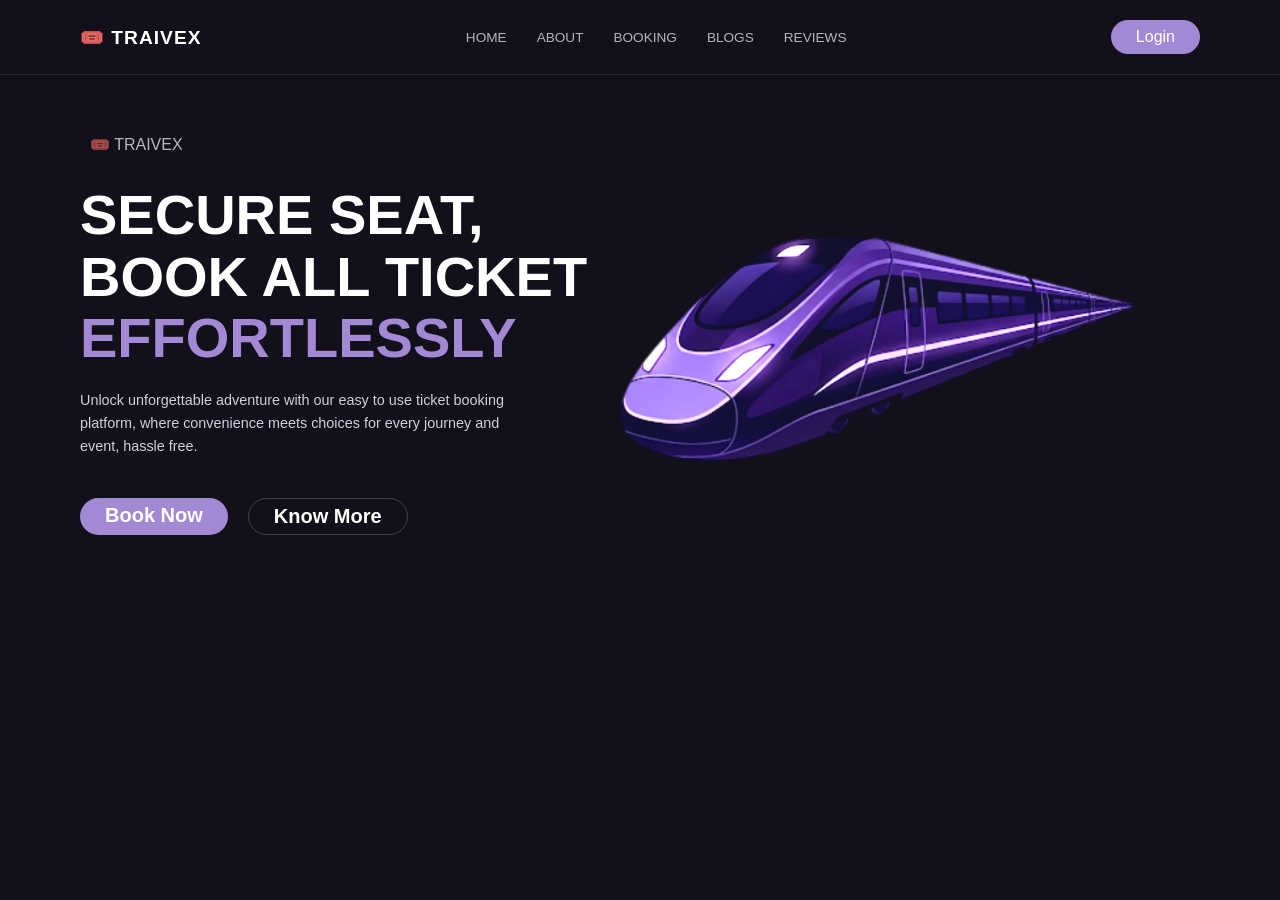
==== index.html @ 66f265de "new changes" ====
<!DOCTYPE html>
<html lang="en">
<head>
    <meta charset="UTF-8">
    <meta name="viewport" content="width=device-width, initial-scale=1.0">
    <title>Book Seat - Effortless Ticketing</title>
    <link rel="stylesheet" href="style.css">
</head>
<body>

    <header>
        <nav class="navbar">
            <div class="logo">
                <span class="icon">🎟️</span> TRAIVEX
            </div>
            <ul class="nav-links">
                <li><a href="index.html">HOME</a></li>
                <li><a href="about.html">ABOUT</a></li>
                <li><a href="2nd.html">BOOKING</a></li> 
                <li><a href="blog.html">BLOGS</a></li>
                <li><a href="review.html">REVIEWS</a></li> 
            </ul>
            <a href="login.html" class="more-btn" style="text-decoration: none; display: inline-block; text-align: center;">Login</a>
        </nav>
    </header>

    <main class="hero">
        <div class="hero-content">
            <div class="hero-logo-small">
                <span class="number"></span>
                <span class="small-brand">🎟️ TRAIVEX</span>
            </div>
            
            <h1>SECURE SEAT,<br>BOOK ALL TICKET <br><span class="accent-text">EFFORTLESSLY</span></h1>
            
            <p class="description">
                Unlock unforgettable adventure with our easy to use ticket booking platform, where convenience meets choices for every journey and event, hassle free.
            </p>

            <div class="cta-buttons">
                <a href="2nd.html" class="btn-primary" style="text-decoration: none;">Book Now</a>
                <button class="btn-secondary">Know More</button>
            </div>
        </div>

        <div class="hero-image">
            <img src="train.png" alt="Train Illustration" class="bus-img" style="mix-blend-mode: screen; width: 120%; max-width: 800px; filter: brightness(1.3) contrast(1.1);">
        </div>
    </main>

</body>
</html>
---- style.css ----
/* General Reset */
* {
    margin: 0;
    padding: 0;
    box-sizing: border-box;
    font-family: 'Segoe UI', Tahoma, Geneva, Verdana, sans-serif;
}

body {
    background-color: #12101a; 
    color: white;
    min-height: 100vh;
    overflow-x: hidden;
}


.navbar {
    display: flex;
    justify-content: space-between;
    align-items: center;
    padding: 20px 80px;
    border-bottom: 1px solid rgba(255, 255, 255, 0.1);
}

.logo {
    font-weight: bold;
    font-size: 1.2rem;
    letter-spacing: 1px;
}

.nav-links {
    list-style: none;
    display: flex;
    gap: 30px;
}

.nav-links a {
    text-decoration: none;
    color: #b5b5b5;
    font-size: 0.85rem;
    font-weight: 500;
    transition: color 0.3s;
}

.nav-links a:hover {
    color: white;
}

.more-btn {
    background-color: #a389d4;
    border: none;
    padding: 8px 25px;
    border-radius: 20px;
    color: white;
    cursor: pointer;
}

/* Hero Section */
.hero {
    display: flex;
    align-items: center;
    justify-content: space-between;
    padding: 60px 80px;
    max-width: 1400px;
    margin: 0 auto;
}

.hero-content {
    flex: 1;
    max-width: 600px;
}

.hero-logo-small {
    display: flex;
    align-items: center;
    gap: 10px;
    margin-bottom: 30px;
    opacity: 0.7;
}

.number {
    font-size: 3rem;
    font-weight: 300;
}

.hero-content h1 {
    font-size: 3.5rem;
    line-height: 1.1;
    text-transform: uppercase;
    margin-bottom: 20px;
}

.accent-text {
    color: #a389d4; /* The light purple color from the text */
}

.description {
    color: #d1d1d1;
    font-size: 0.9rem;
    line-height: 1.6;
    margin-bottom: 40px;
    max-width: 450px;
}

/* Buttons */
.cta-buttons {
    display: flex;
    gap: 20px;
}

.btn-primary {
    background-color: #a389d4;
    color: white;
    border: none;
    font-size: 20px;
    padding: 6px 25px;
    border-radius: 25px;
    font-weight: bold;
    cursor: pointer;
}

.btn-secondary {
    background-color: transparent;
    color: white;
    border: 1px solid #444;
    font-size: 20px;
    padding: 6px 25px;
    border-radius: 25px;
    font-weight: bold;
    cursor: pointer;
}

/* Image Section */
.hero-image {
    flex: 1;
    display: flex;
    justify-content: flex-end;
}

.bus-img {
    max-width: 110%; /* Makes the image pop out slightly like the design */
    height: auto;
}

/* Responsive adjustments */
@media (max-width: 968px) {
    .hero {
        flex-direction: column;
        text-align: center;
        padding: 40px 20px;
    }
    .nav-links { display: none; }
    .description { margin: 0 auto 40px; }
    .cta-buttons { justify-content: center; }
}
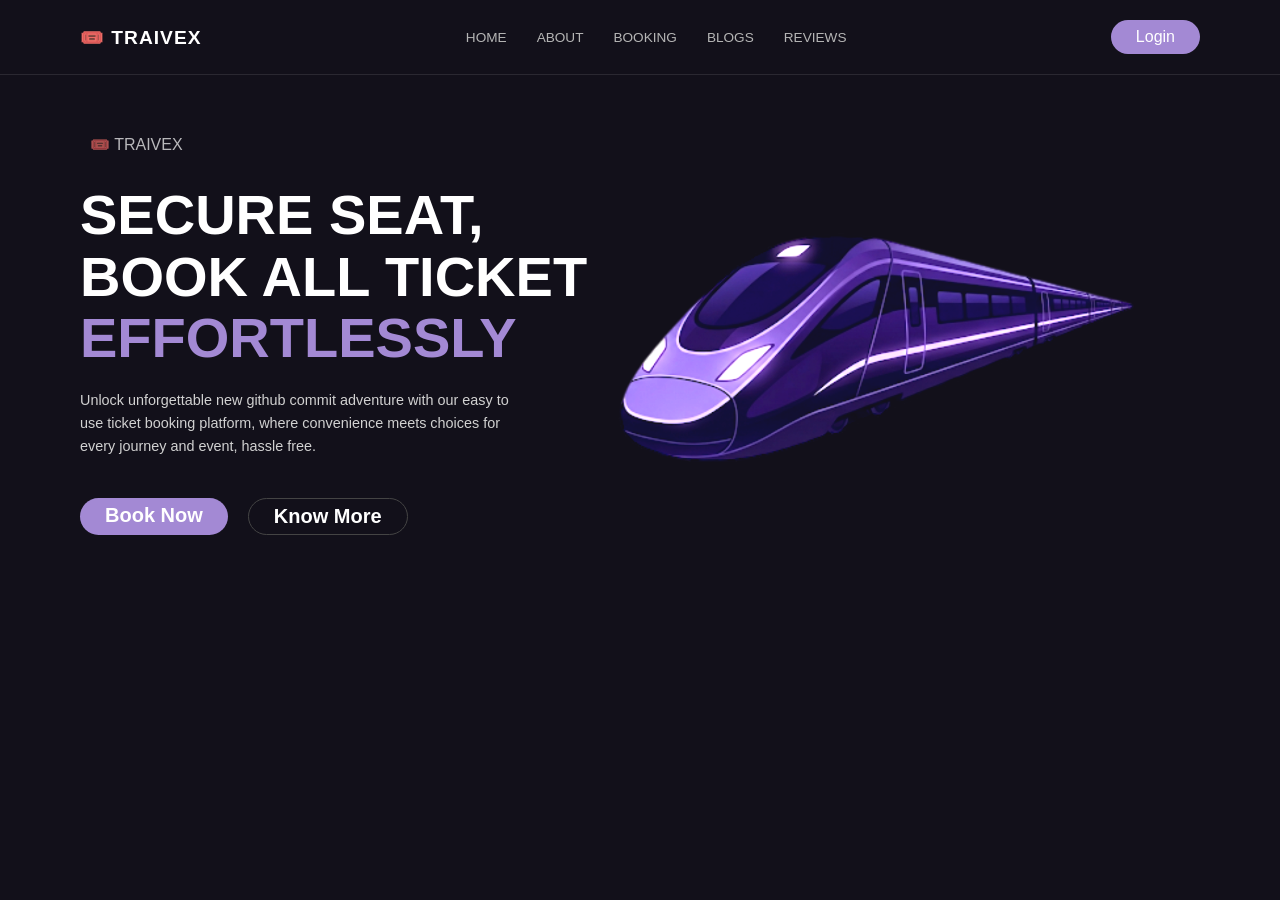
==== commit c0b722f8: "feat: update railway homepage content" ====
--- a/index.html
+++ b/index.html
@@ -34,7 +34,7 @@
             <h1>SECURE SEAT,<br>BOOK ALL TICKET <br><span class="accent-text">EFFORTLESSLY</span></h1>
             
             <p class="description">
-                Unlock unforgettable adventure with our easy to use ticket booking platform, where convenience meets choices for every journey and event, hassle free.
+                Unlock unforgettable new github commit adventure with our easy to use ticket booking platform, where convenience meets choices for every journey and event, hassle free.
             </p>
 
             <div class="cta-buttons">
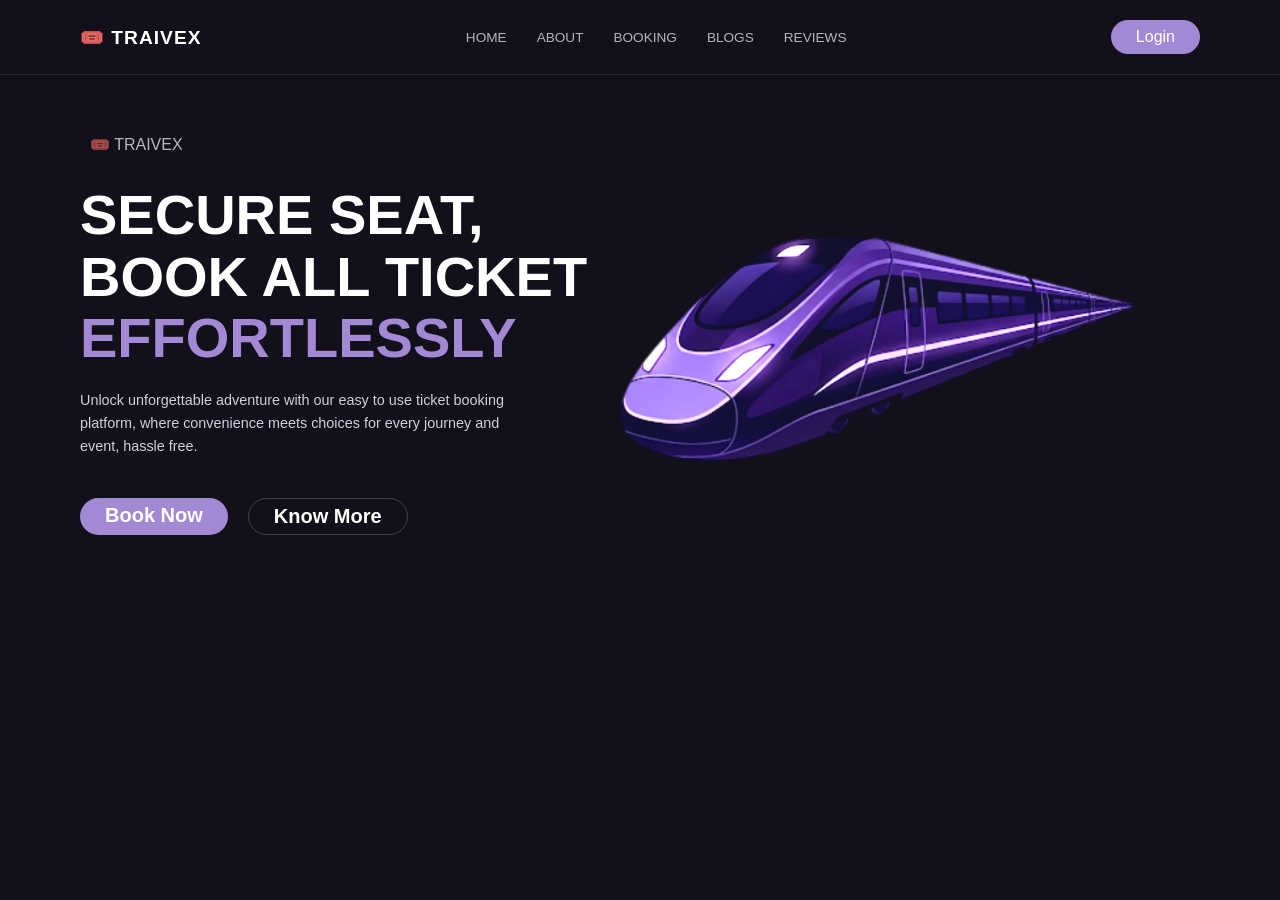
==== commit 3c17b85f: "feat: add railway project homepage" ====
--- a/index.html
+++ b/index.html
@@ -34,7 +34,7 @@
             <h1>SECURE SEAT,<br>BOOK ALL TICKET <br><span class="accent-text">EFFORTLESSLY</span></h1>
             
             <p class="description">
-                Unlock unforgettable new github commit adventure with our easy to use ticket booking platform, where convenience meets choices for every journey and event, hassle free.
+                Unlock unforgettable adventure with our easy to use ticket booking platform, where convenience meets choices for every journey and event, hassle free.
             </p>
 
             <div class="cta-buttons">
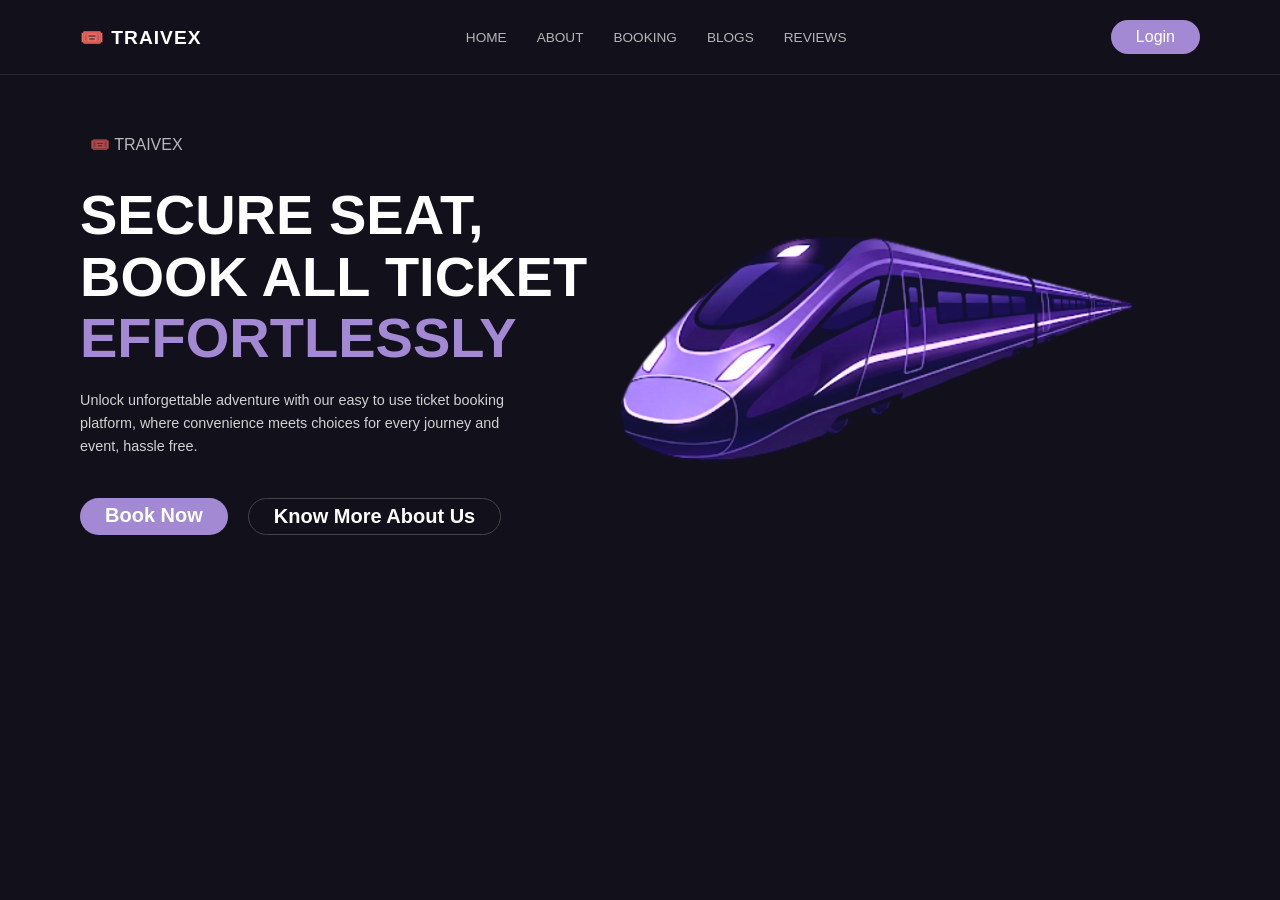
==== commit 89e256b6: "chore: daily progress" ====
--- a/index.html
+++ b/index.html
@@ -39,7 +39,7 @@
 
             <div class="cta-buttons">
                 <a href="2nd.html" class="btn-primary" style="text-decoration: none;">Book Now</a>
-                <button class="btn-secondary">Know More</button>
+                <button class="btn-secondary">Know More About Us</button>
             </div>
         </div>
 
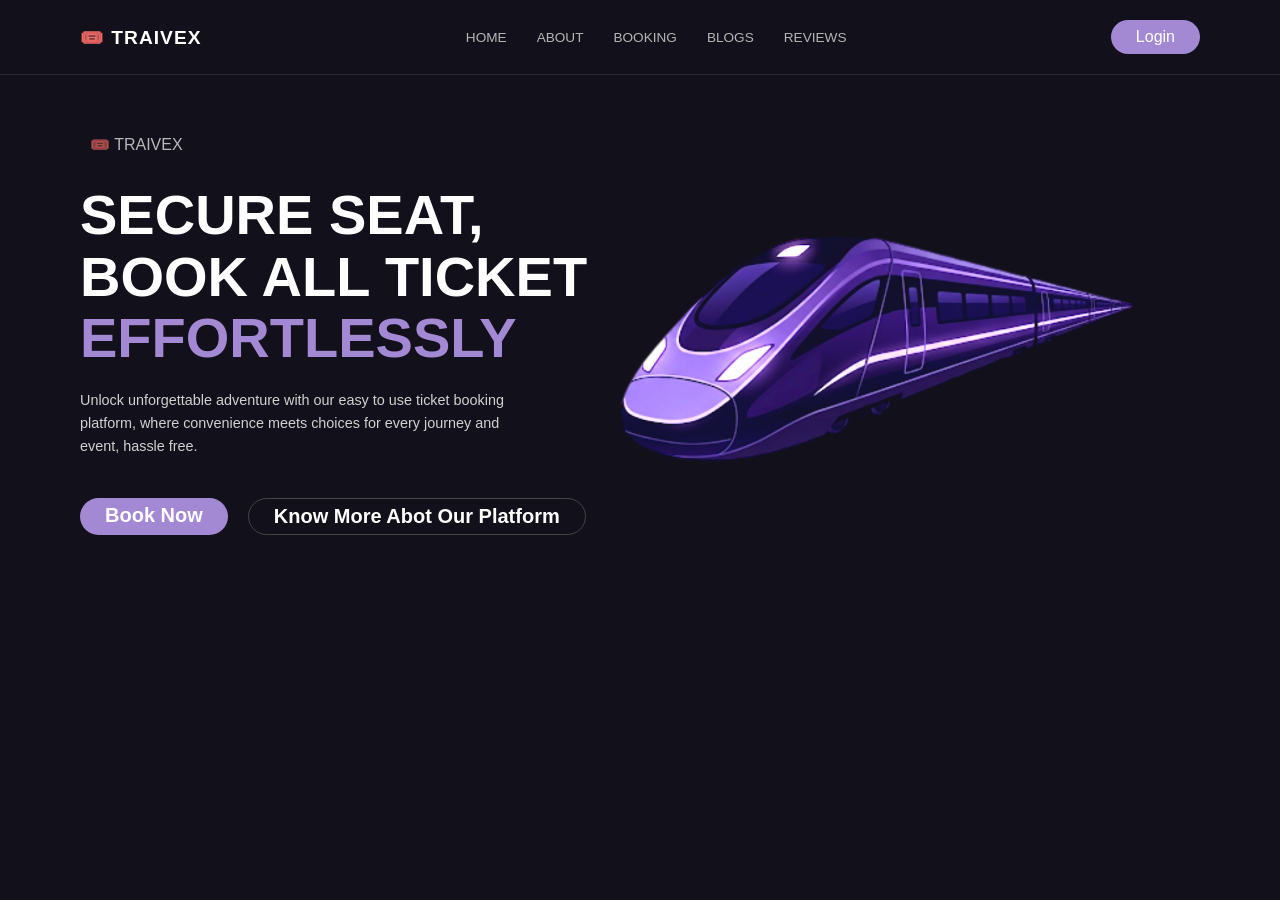
==== commit 9c2a8d08: "chore: daily progress" ====
--- a/index.html
+++ b/index.html
@@ -39,7 +39,7 @@
 
             <div class="cta-buttons">
                 <a href="2nd.html" class="btn-primary" style="text-decoration: none;">Book Now</a>
-                <button class="btn-secondary">Know More About Us</button>
+                <button class="btn-secondary">Know More Abot Our Platform</button>
             </div>
         </div>
 
